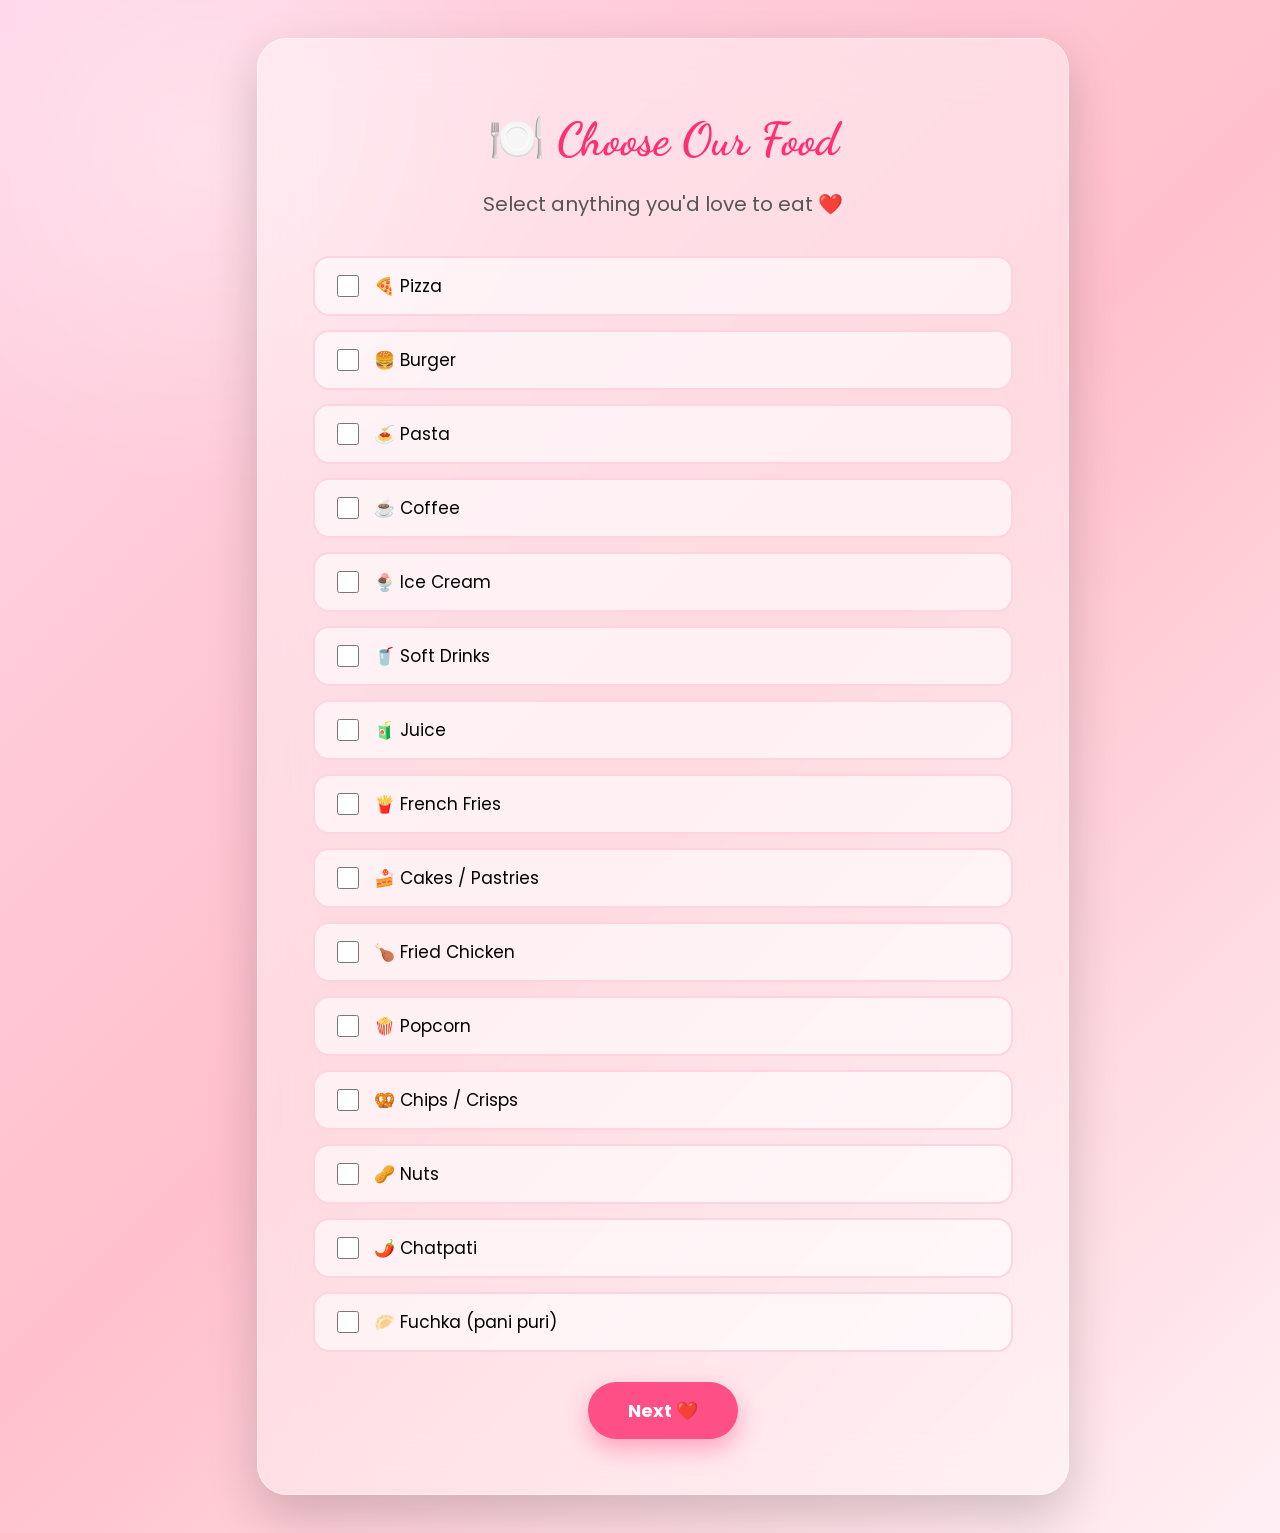
==== food.html @ 797c2fbb "Add food selection HTML structure" ====
<!DOCTYPE html>
<html lang="en">
<head>
<meta charset="UTF-8">
<meta name="viewport" content="width=device-width, initial-scale=1.0, user-scalable=yes">
<title>Choose Food ❤️</title>
<link rel="stylesheet" href="style.css">
<link href="https://fonts.googleapis.com/css2?family=Dancing+Script:wght@700&family=Poppins:wght@300;400;600;700&display=swap" rel="stylesheet">
</head>
<body>

<audio id="bgMusic" loop>
  <source src="music/love.mp3" type="audio/mpeg">
</audio>

<div class="container">
  <div class="card">
    <h1 style="font-size:clamp(30px,6vw,46px);">🍽️ Choose Our Food</h1>
    <p class="subtitle">Select anything you'd love to eat ❤️</p>

    <div class="food-list">
      <label><input type="checkbox" value="Pizza"> 🍕 Pizza</label>
      <label><input type="checkbox" value="Burger"> 🍔 Burger</label>
      <label><input type="checkbox" value="Pasta"> 🍝 Pasta</label>
      <label><input type="checkbox" value="Coffee"> ☕ Coffee</label>
      <label><input type="checkbox" value="Ice Cream"> 🍨 Ice Cream</label>
      <label><input type="checkbox" value="Soft Drinks"> 🥤 Soft Drinks</label>
      <label><input type="checkbox" value="Juice"> 🧃 Juice</label>
      <label><input type="checkbox" value="French Fries"> 🍟 French Fries</label>
      <label><input type="checkbox" value="Cakes / Pastries"> 🍰 Cakes / Pastries</label>
      <label><input type="checkbox" value="Fried Chicken"> 🍗 Fried Chicken</label>
      <label><input type="checkbox" value="Popcorn"> 🍿 Popcorn</label>
      <label><input type="checkbox" value="Chips / Crisps"> 🥨 Chips / Crisps</label>
      <label><input type="checkbox" value="Nuts"> 🥜 Nuts</label>
      <label><input type="checkbox" value="Chatpati"> 🌶️ Chatpati</label>
      <label><input type="checkbox" value="Fuchka"> 🥟 Fuchka (pani puri)</label>
    </div>

    <div class="buttons" style="margin-top:30px;">
      <button class="yes" onclick="saveFood()">Next ❤️</button>
    </div>
  </div>
</div>

<script src="script.js"></script>
</body>
</html>
---- style.css ----
* =====================================================
   RESET
===================================================== */
*{
  margin:0;
  padding:0;
  box-sizing:border-box;
}

html,body{
  width:100%;
  min-height:100vh;
  min-height:100dvh;
}

body{
  font-family:'Poppins',sans-serif;
  background:linear-gradient(135deg,#ffd6e8,#ffc0cb,#fff0f5);
  overflow-x:hidden;
  overflow-y:auto;
  -webkit-tap-highlight-color:transparent;
}

/* =====================================================
   MAIN PAGE
===================================================== */
#mainPage{
  width:100%;
  min-height:100vh;
  min-height:100dvh;
  display:flex;
  justify-content:center;
  align-items:center;
  padding:30px 15px;
}

/* =====================================================
   CARD
===================================================== */
.card{
  width:700px;
  max-width:94%;
  background:rgba(255,255,255,.4);
  backdrop-filter:blur(25px);
  -webkit-backdrop-filter:blur(25px);
  border:1px solid rgba(255,255,255,.45);
  border-radius:30px;
  padding:55px;
  text-align:center;
  box-shadow:0 20px 50px rgba(0,0,0,.18);
  animation:fadeUp .8s;
  transition:.4s;
}

@media(hover:hover){
  .card:hover{
    transform:translateY(-6px);
    box-shadow:0 30px 70px rgba(0,0,0,.22);
  }
}

/* =====================================================
   FLOWER / TITLE / TEXT
===================================================== */
.flower{
  font-size:60px;
  animation:rotateFlower 6s linear infinite;
}

@keyframes rotateFlower{
  0%{transform:rotate(0deg);}
  100%{transform:rotate(360deg);}
}

h1{
  font-family:'Dancing Script',cursive;
  font-size:clamp(32px,7vw,58px);
  color:#ff2f74;
  margin:18px 0;
  line-height:1.2;
}

.card p{
  font-size:clamp(15px,3.2vw,20px);
  line-height:1.7;
  color:#555;
  margin-bottom:35px;
}

/* =====================================================
   BUTTONS
===================================================== */
.buttons{
  display:flex;
  justify-content:center;
  gap:20px;
  flex-wrap:wrap;
}

button{
  padding:15px 40px;
  border:none;
  border-radius:50px;
  cursor:pointer;
  font-size:18px;
  font-weight:bold;
  font-family:inherit;
  transition:.3s;
  min-height:48px;
}

button:active{
  transform:scale(.95);
}

.yes{
  background:#ff4f87;
  color:#fff;
  box-shadow:0 10px 25px rgba(255,79,135,.45);
  animation:pulse 1.6s infinite;
}

@media(hover:hover){
  .yes:hover{transform:translateY(-4px) scale(1.05);}
}

@keyframes pulse{
  0%,100%{box-shadow:0 0 0 rgba(255,79,135,.4);}
  50%{box-shadow:0 0 25px rgba(255,79,135,.7);}
}

.no{
  background:#fff;
  color:#ff4f87;
  border:2px solid #ffd3e2;
}

@media(hover:hover){
  .no:hover{background:#ffe8f0;transform:scale(1.04);}
}

/* =====================================================
   SECRET FLOWER / HINT
===================================================== */
.secretFlower{
  margin-top:30px;
  font-size:32px;
  cursor:pointer;
  transition:.35s;
  display:inline-block;
}

.secretFlower:active,
.secretFlower:hover{
  transform:scale(1.3);
}

.hint{
  margin-top:25px;
  color:#888;
  font-size:14px;
  letter-spacing:1px;
}

/* =====================================================
   ENVELOPE / LOADING SCREEN
===================================================== */
#loading{
  position:fixed;
  inset:0;
  display:flex;
  justify-content:center;
  align-items:center;
  background:linear-gradient(135deg,#ffd6e8,#ffc0cb,#fff0f5);
  z-index:9999;
  transition:opacity .8s ease, visibility .8s ease;
  padding:20px;
}

.envelope{
  width:280px;
  max-width:100%;
  height:190px;
  background:linear-gradient(145deg,#ff5f94,#ff7fb1);
  border-radius:18px;
  display:flex;
  justify-content:center;
  align-items:center;
  cursor:pointer;
  box-shadow:0 20px 45px rgba(0,0,0,.25);
  animation:floatEnvelope 3s ease-in-out infinite;
  transition:.35s;
}

.envelope:active,
.envelope:hover{
  transform:scale(1.06) rotate(-2deg);
}

.letter{
  text-align:center;
  color:#fff;
  padding:10px;
}

.letter h2{
  font-family:'Dancing Script',cursive;
  font-size:clamp(26px,6vw,38px);
  margin-top:8px;
}

.letter p{
  margin-top:6px;
  font-size:16px;
  opacity:.9;
}

@keyframes floatEnvelope{
  0%,100%{transform:translateY(0);}
  50%{transform:translateY(-14px);}
}

.hideLoading{
  opacity:0;
  visibility:hidden;
}

/* =====================================================
   MUSIC BUTTON
===================================================== */
#musicBtn{
  position:fixed;
  right:18px;
  bottom:18px;
  width:54px;
  height:54px;
  border:none;
  border-radius:50%;
  background:#ff4f87;
  color:#fff;
  font-size:24px;
  cursor:pointer;
  box-shadow:0 12px 25px rgba(0,0,0,.25);
  transition:.3s;
  z-index:999;
}

#musicBtn:active,
#musicBtn:hover{
  transform:scale(1.12) rotate(12deg);
}

/* =====================================================
   DATE / TIME PICKER PAGE
===================================================== */
.date-form{
  display:flex;
  flex-direction:column;
  gap:8px;
  text-align:left;
  margin-bottom:35px;
}

.date-form label{
  font-weight:600;
  color:#ff4f87;
  font-size:15px;
  margin-top:14px;
}

.date-form input[type="date"],
.date-form input[type="time"]{
  width:100%;
  padding:14px 16px;
  border-radius:14px;
  border:2px solid #ffc4d6;
  background:rgba(255,255,255,.85);
  color:#333;
  font-family:inherit;
  font-size:16px;
  min-height:50px;
  outline:none;
  transition:.25s;
  -webkit-appearance:none;
  appearance:none;
}

.date-form input[type="date"]:focus,
.date-form input[type="time"]:focus{
  border-color:#ff4f87;
  box-shadow:0 0 0 4px rgba(255,79,135,.15);
}

/* =====================================================
   FOOD PAGE
===================================================== */
.container{
  width:100%;
  min-height:100vh;
  min-height:100dvh;
  display:flex;
  justify-content:center;
  align-items:center;
  padding:30px 15px;
}

.subtitle{
  color:#666;
  margin-bottom:25px;
  font-size:16px;
}

.food-list{
  display:flex;
  flex-direction:column;
  gap:14px;
  text-align:left;
  margin-bottom:10px;
}

.food-list label{
  display:flex;
  align-items:center;
  gap:12px;
  padding:14px 18px;
  background:rgba(255,255,255,.6);
  border:2px solid #ffd3e2;
  border-radius:16px;
  font-size:17px;
  cursor:pointer;
  transition:.25s;
}

.food-list label:active,
.food-list label:hover{
  background:#ffe8f0;
}

.food-list input[type="checkbox"]{
  width:22px;
  height:22px;
  accent-color:#ff4f87;
  flex-shrink:0;
}

/* =====================================================
   FLOATING HEARTS / ROSES / SPARKLES
===================================================== */
.floatingHeart{
  position:fixed;
  bottom:-40px;
  pointer-events:none;
  animation:heartFloat linear forwards;
  opacity:.65;
  z-index:-1;
}

@keyframes heartFloat{
  0%{transform:translateY(0) scale(.6);opacity:0;}
  20%{opacity:.8;}
  100%{transform:translateY(-120vh) scale(1.5);opacity:0;}
}

.rose{
  position:fixed;
  top:-50px;
  pointer-events:none;
  animation:roseFall linear forwards;
  z-index:-2;
  opacity:.85;
}

@keyframes roseFall{
  0%{transform:translateY(-50px) rotate(0deg);opacity:0;}
  20%{opacity:1;}
  100%{transform:translateY(110vh) rotate(360deg);opacity:0;}
}

.sparkle{
  position:fixed;
  width:8px;
  height:8px;
  background:#fff;
  border-radius:50%;
  box-shadow:0 0 12px #fff;
  animation:sparkle 2s linear infinite;
  pointer-events:none;
}

@keyframes sparkle{
  0%{opacity:0;transform:scale(0);}
  50%{opacity:1;transform:scale(1.3);}
  100%{opacity:0;transform:scale(0);}
}

.cursorHeart{
  position:fixed;
  font-size:18px;
  pointer-events:none;
  animation:cursorHeartAnim 1s linear forwards;
  z-index:5;
}

@keyframes cursorHeartAnim{
  0%{opacity:1;transform:translateY(0) scale(.5);}
  100%{opacity:0;transform:translateY(-40px) scale(1.5);}
}

/* =====================================================
   BACKGROUND GLOW
===================================================== */
body::before{
  content:"";
  position:fixed;
  width:700px;
  height:700px;
  max-width:150vw;
  background:radial-gradient(circle,rgba(255,255,255,.35),transparent 70%);
  top:-200px;
  left:-150px;
  animation:moveGlow 12s infinite alternate;
  pointer-events:none;
  z-index:-3;
}

@keyframes moveGlow{
  0%{transform:translate(0,0);}
  100%{transform:translate(200px,150px);}
}

/* =====================================================
   PAGE TRANSITION
===================================================== */
.fadeOut{
  animation:fadeOut .6s forwards;
}

@keyframes fadeOut{
  to{opacity:0;transform:scale(.97);}
}

@keyframes fadeUp{
  from{opacity:0;transform:translateY(40px);}
  to{opacity:1;transform:translateY(0);}
}

/* =====================================================
   FALLING ROSES ON FINAL PAGE
===================================================== */
@keyframes fall{
  0%{transform:translateY(-50px) rotate(0deg);}
  100%{transform:translateY(110vh) rotate(360deg);}
}

/* =====================================================
   SCROLLBAR / SELECTION
===================================================== */
::-webkit-scrollbar{width:8px;}
::-webkit-scrollbar-thumb{background:#ff5d8f;border-radius:20px;}
::selection{background:#ff5d8f;color:#fff;}

/* =====================================================
   FOOTER
===================================================== */
.footer{
  position:fixed;
  bottom:10px;
  width:100%;
  text-align:center;
  font-size:12px;
  color:#777;
  letter-spacing:1px;
  opacity:.8;
}

/* =====================================================
   RESPONSIVE
===================================================== */
@media(max-width:768px){
  .card{
    width:100%;
    padding:32px 24px;
  }
  .buttons{
    flex-direction:column;
    gap:14px;
  }
  button{
    width:100%;
  }
  .envelope{
    width:230px;
    height:160px;
  }
}

@media(max-width:420px){
  .card{
    padding:26px 18px;
    border-radius:22px;
  }
  .flower{font-size:48px;}
}

/* Quick-pick chips */
.chip-group{
  display:flex;
  flex-wrap:wrap;
  gap:10px;
  margin-top:6px;
}

.chip{
  padding:11px 18px;
  border-radius:22px;
  border:2px solid #ffc4d6;
  background:rgba(255,255,255,.7);
  color:#ff4f87;
  font-size:14px;
  font-weight:600;
  font-family:inherit;
  cursor:pointer;
  transition:.2s;
  min-height:44px;
}

.chip:active,
.chip:hover{
  background:#ffe8f0;
}

.chip.active{
  background:#ff4f87;
  color:#fff;
  border-color:#ff4f87;
  box-shadow:0 6px 16px rgba(255,79,135,.35);
}

.or-divider{
  text-align:left;
  color:#aaa;
  font-size:13px;
  margin:14px 0 6px;
  letter-spacing:.5px;
}

.skip-link{
  margin-top:18px;
  background:none;
  border:none;
  color:#999;
  font-size:14px;
  text-decoration:underline;
  cursor:pointer;
  font-family:inherit;
  padding:10px;
}

.skip-link:active,
.skip-link:hover{
  color:#ff4f87;
}

.location-line{
  margin-top:14px;
  color:#666;
  font-size:15px;
}

.signature{
  margin-top:28px;
  font-family:'Dancing Script',cursive;
  font-size:clamp(24px,5vw,30px);
  color:#ff4f87;
}
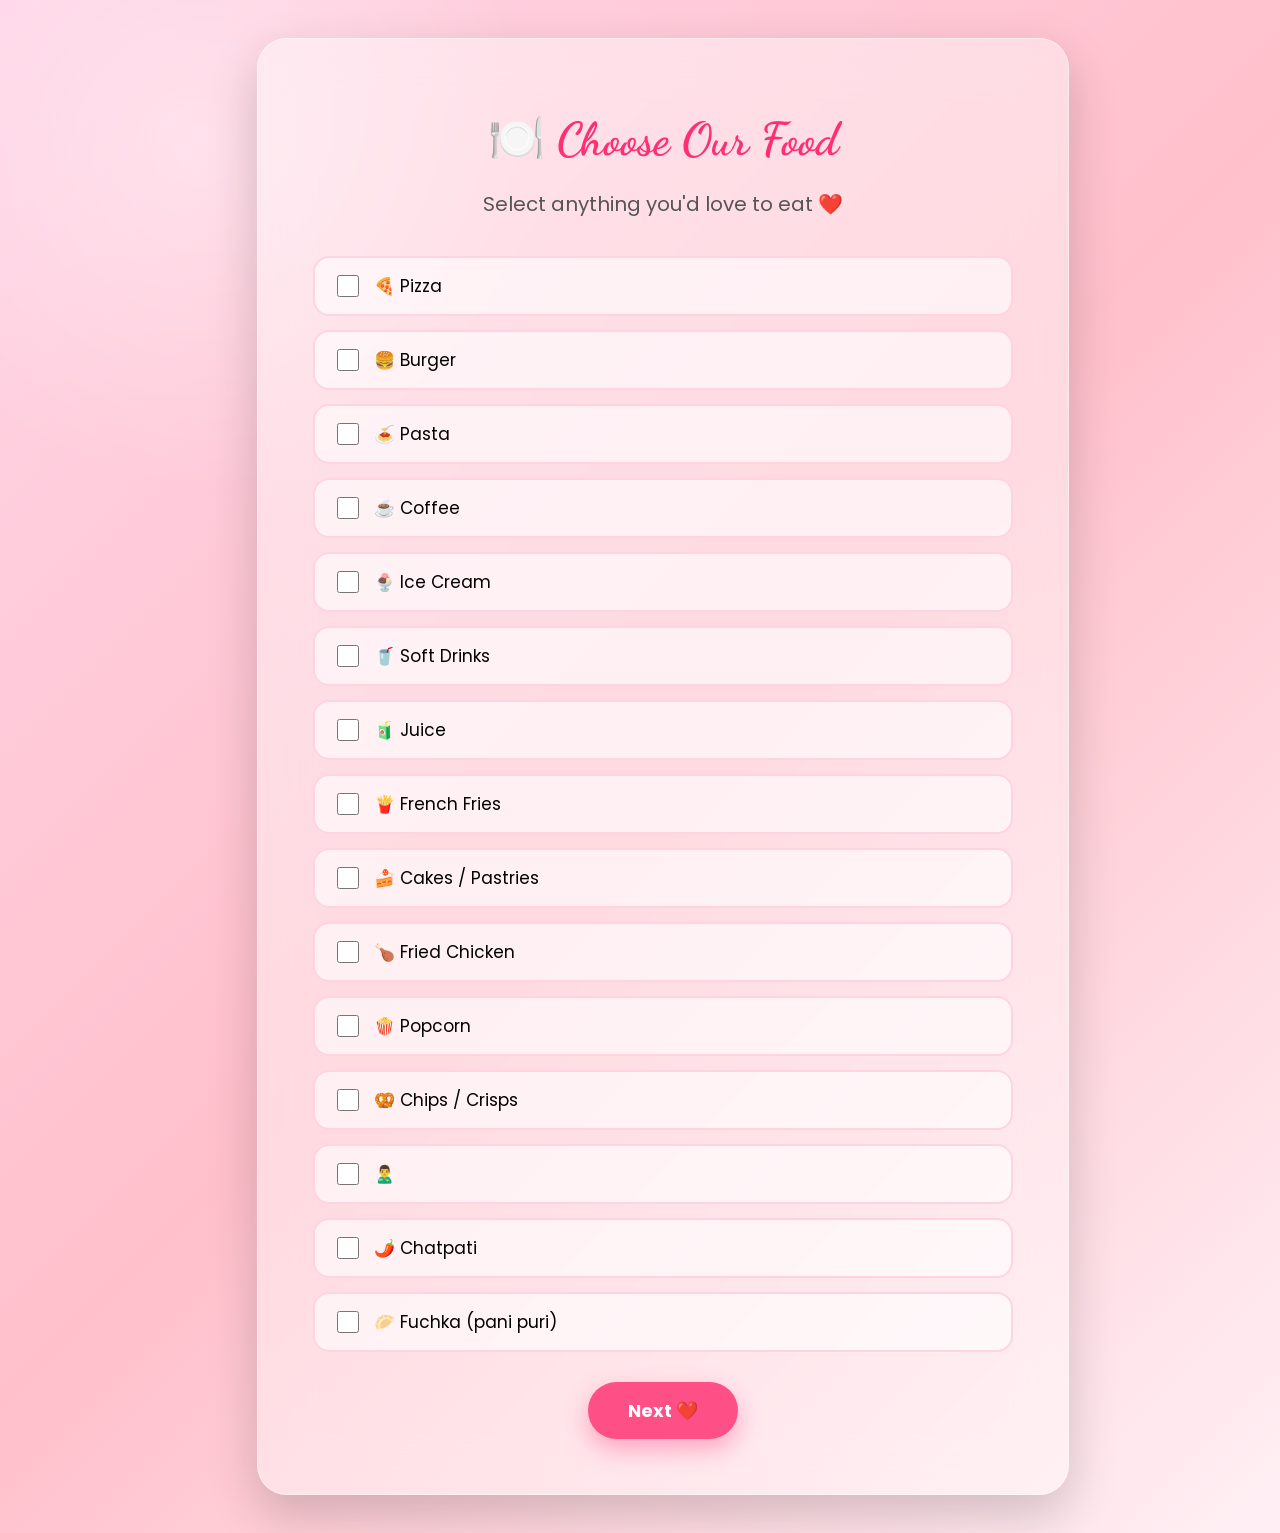
==== commit 28b69b07: "Update food.html" ====
--- a/food.html
+++ b/food.html
@@ -31,7 +31,7 @@
       <label><input type="checkbox" value="Fried Chicken"> 🍗 Fried Chicken</label>
       <label><input type="checkbox" value="Popcorn"> 🍿 Popcorn</label>
       <label><input type="checkbox" value="Chips / Crisps"> 🥨 Chips / Crisps</label>
-      <label><input type="checkbox" value="Nuts"> 🥜 Nuts</label>
+      <label><input type="checkbox" value="ME"> 🙎‍♂️ </label>
       <label><input type="checkbox" value="Chatpati"> 🌶️ Chatpati</label>
       <label><input type="checkbox" value="Fuchka"> 🥟 Fuchka (pani puri)</label>
     </div>
